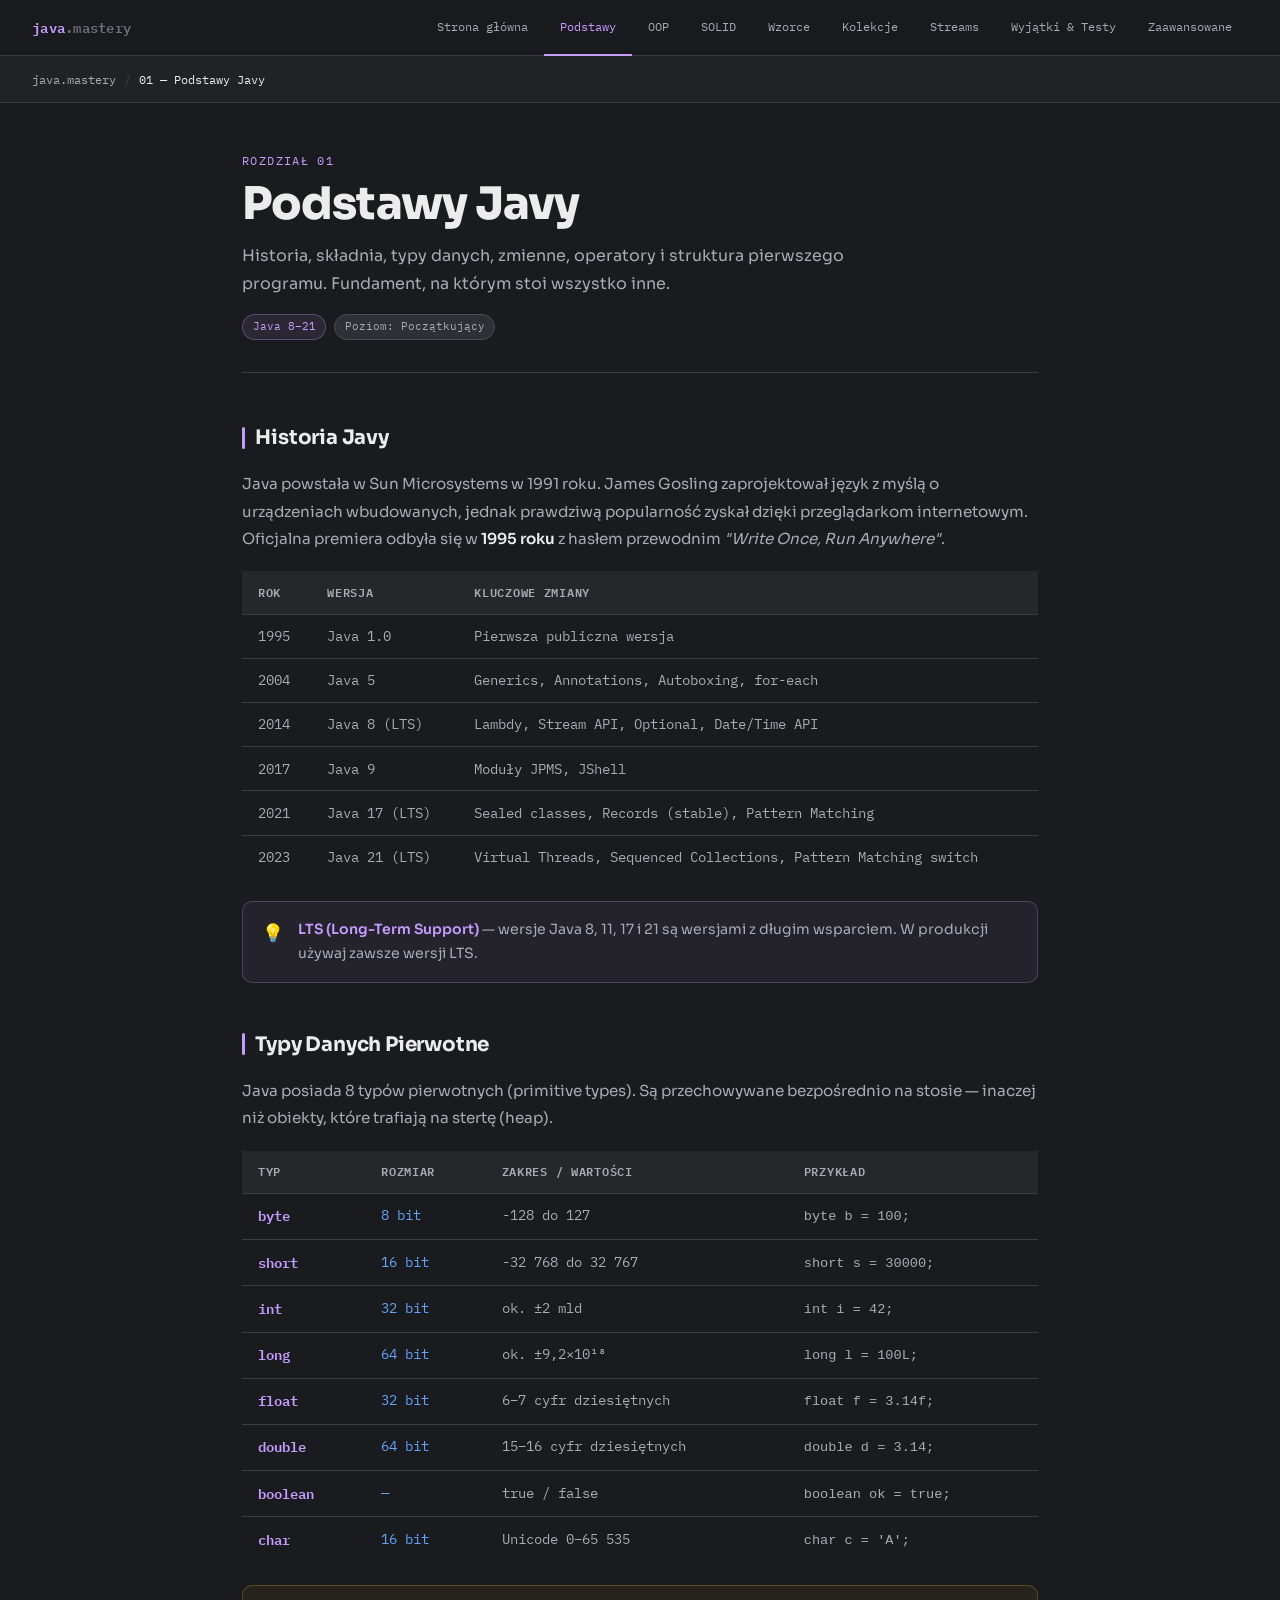
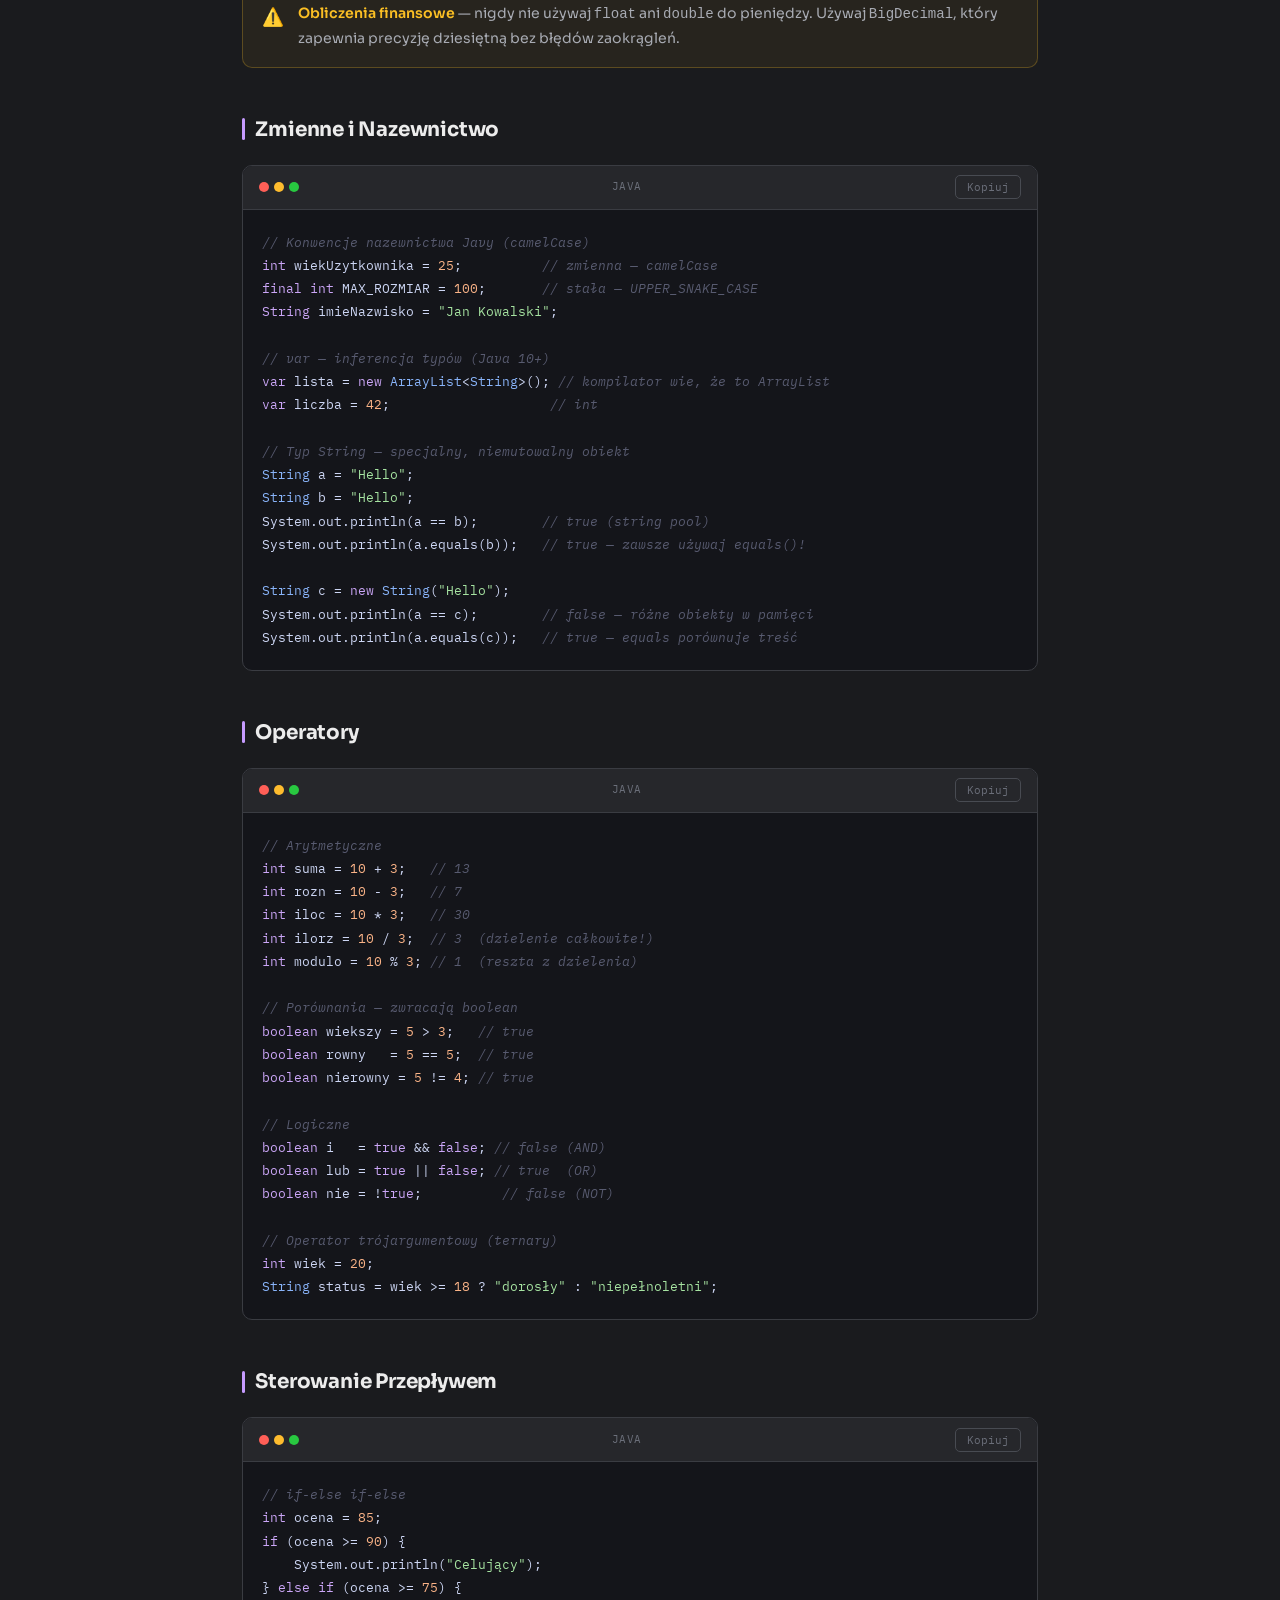
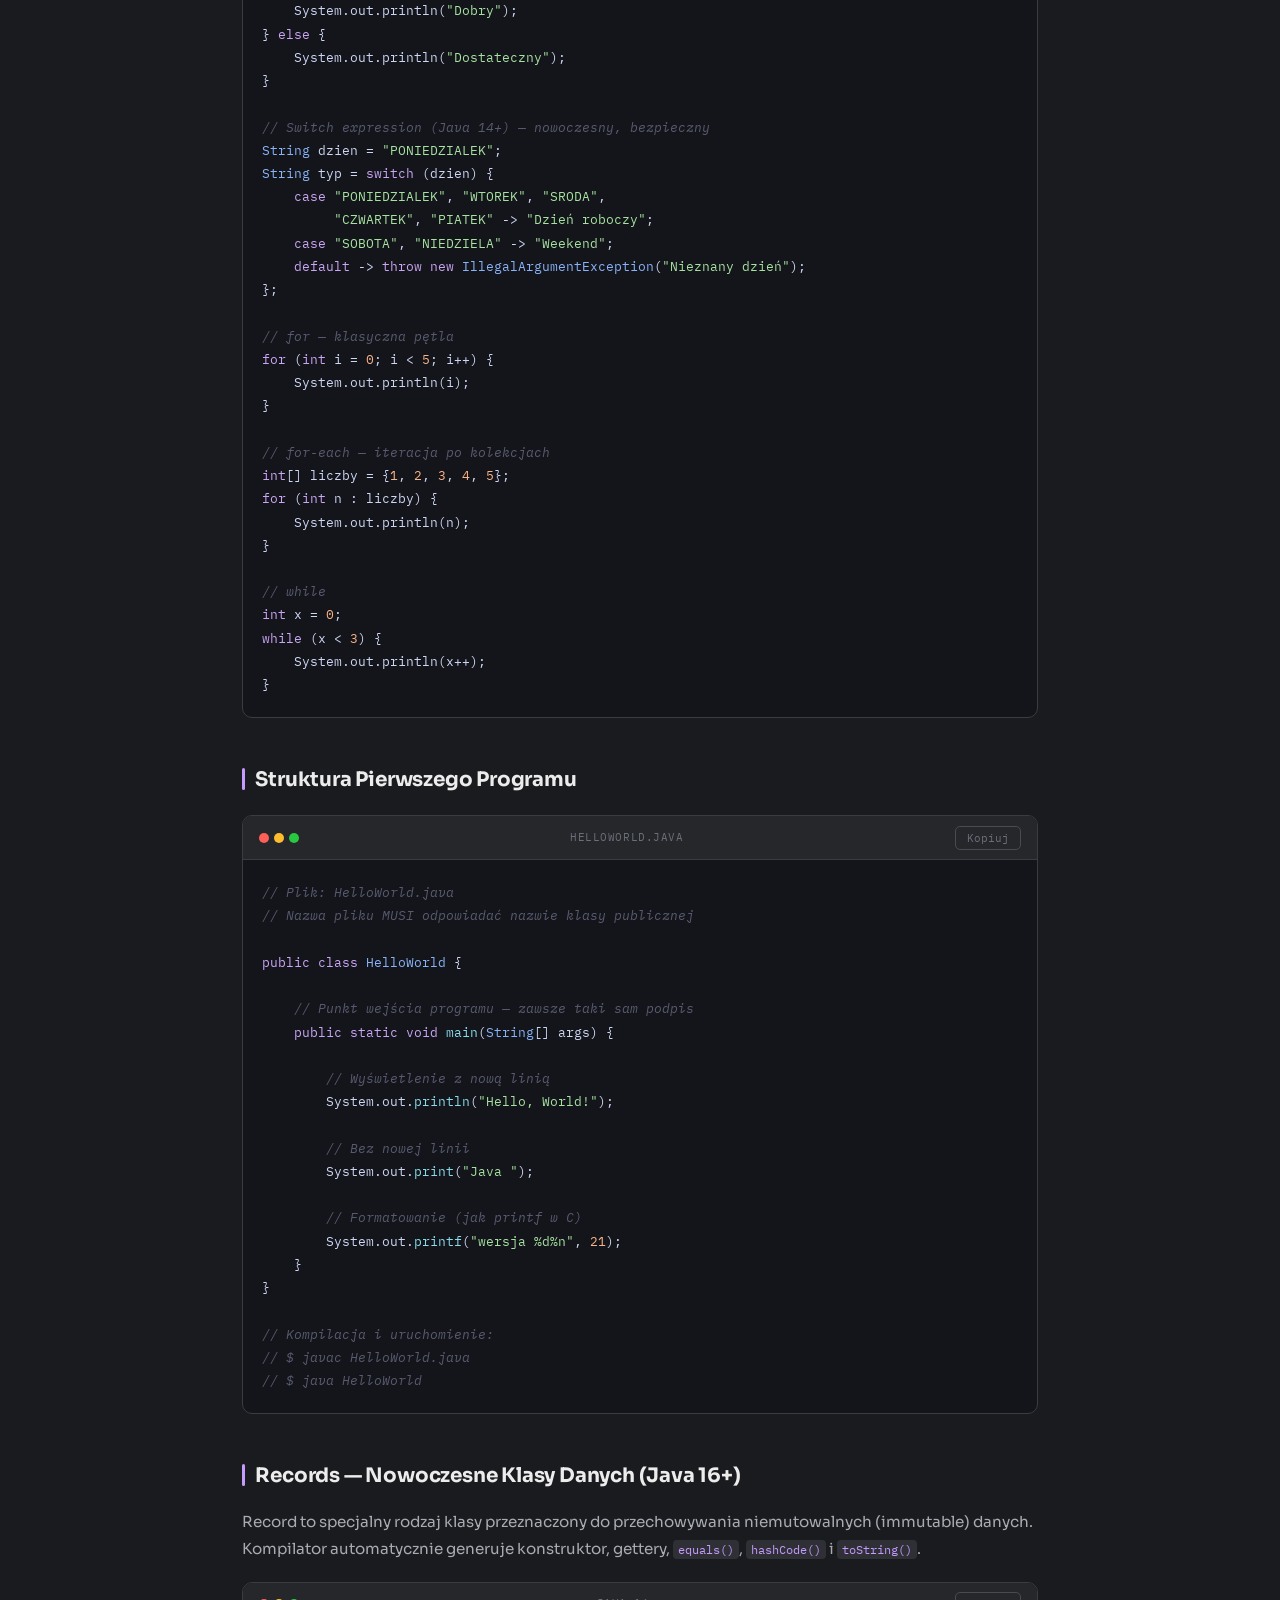
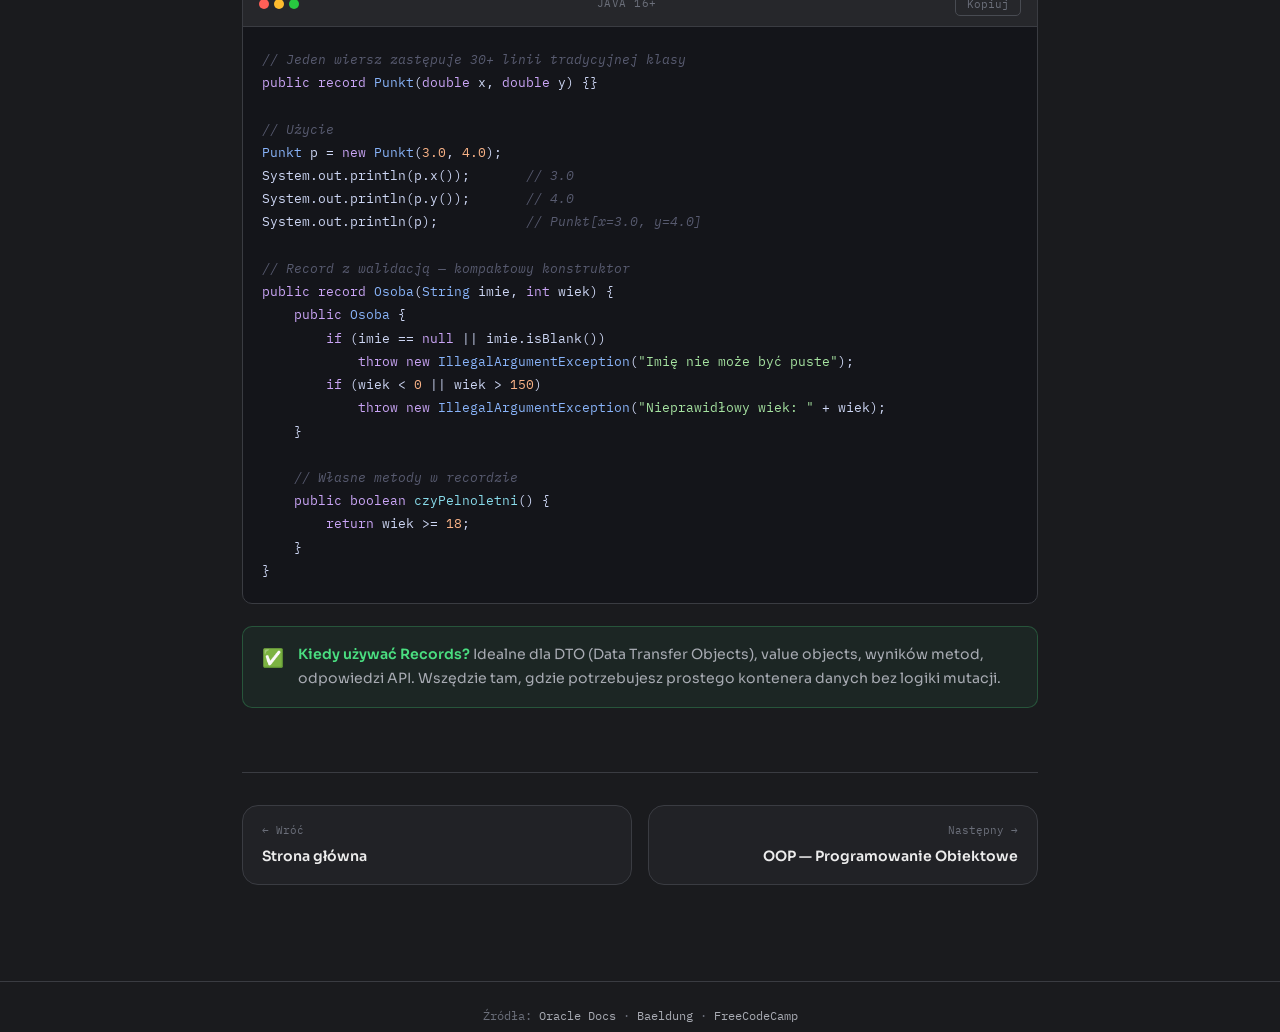
==== 01-podstawy.html @ 6d62d1ce "Add files" ====
<!DOCTYPE html>
<html lang="pl">
<head>
<meta charset="UTF-8">
<meta name="viewport" content="width=device-width, initial-scale=1.0">
<title>01 — Podstawy Javy | Java Mastery</title>
<link rel="stylesheet" href="style.css">
<style>
.type-table td:first-child{font-family:var(--mono);color:var(--accent);font-weight:600}
.type-table td:nth-child(2){color:var(--blue);font-family:var(--mono)}
</style>
</head>
<body>
<nav class="topnav">
  <div class="topnav-logo">java<span>.mastery</span></div>
  <div class="topnav-links">
    <a href="index.html">Strona główna</a>
    <a href="01-podstawy.html" class="active">Podstawy</a>
    <a href="02-oop.html">OOP</a>
    <a href="03-solid.html">SOLID</a>
    <a href="04-wzorce.html">Wzorce</a>
    <a href="05-collections.html">Kolekcje</a>
    <a href="06-streams.html">Streams</a>
    <a href="07-wyjatki-testy.html">Wyjątki & Testy</a>
    <a href="08-zaawansowane.html">Zaawansowane</a>
  </div>
</nav>
<div class="breadcrumb">
  <a href="index.html">java.mastery</a>
  <span class="sep">/</span>
  <span class="current">01 — Podstawy Javy</span>
</div>

<main class="page-wrap">
  <header class="chapter-header">
    <div class="chapter-num">ROZDZIAŁ 01</div>
    <h1 class="chapter-title">Podstawy Javy</h1>
    <p class="chapter-desc">Historia, składnia, typy danych, zmienne, operatory i struktura pierwszego programu. Fundament, na którym stoi wszystko inne.</p>
    <div style="display:flex;gap:.5rem;flex-wrap:wrap;margin-top:1rem">
      <span class="badge purple">Java 8–21</span>
      <span class="badge">Poziom: Początkujący</span>
    </div>
  </header>

  <!-- 1.1 Historia -->
  <h2 class="section-title">Historia Javy</h2>
  <p class="prose">Java powstała w Sun Microsystems w 1991 roku. James Gosling zaprojektował język z myślą o urządzeniach wbudowanych, jednak prawdziwą popularność zyskał dzięki przeglądarkom internetowym. Oficjalna premiera odbyła się w <strong>1995 roku</strong> z hasłem przewodnim <em>"Write Once, Run Anywhere"</em>.</p>

  <div class="table-wrap">
    <table>
      <thead><tr><th>Rok</th><th>Wersja</th><th>Kluczowe zmiany</th></tr></thead>
      <tbody>
        <tr><td>1995</td><td>Java 1.0</td><td>Pierwsza publiczna wersja</td></tr>
        <tr><td>2004</td><td>Java 5</td><td>Generics, Annotations, Autoboxing, for-each</td></tr>
        <tr><td>2014</td><td>Java 8 (LTS)</td><td>Lambdy, Stream API, Optional, Date/Time API</td></tr>
        <tr><td>2017</td><td>Java 9</td><td>Moduły JPMS, JShell</td></tr>
        <tr><td>2021</td><td>Java 17 (LTS)</td><td>Sealed classes, Records (stable), Pattern Matching</td></tr>
        <tr><td>2023</td><td>Java 21 (LTS)</td><td>Virtual Threads, Sequenced Collections, Pattern Matching switch</td></tr>
      </tbody>
    </table>
  </div>

  <div class="callout tip">
    <div class="callout-icon">💡</div>
    <div class="callout-body"><strong>LTS (Long-Term Support)</strong> — wersje Java 8, 11, 17 i 21 są wersjami z długim wsparciem. W produkcji używaj zawsze wersji LTS.</div>
  </div>

  <!-- 1.2 Typy danych -->
  <h2 class="section-title">Typy Danych Pierwotne</h2>
  <p class="prose">Java posiada 8 typów pierwotnych (primitive types). Są przechowywane bezpośrednio na stosie — inaczej niż obiekty, które trafiają na stertę (heap).</p>

  <div class="table-wrap">
    <table class="type-table">
      <thead><tr><th>Typ</th><th>Rozmiar</th><th>Zakres / Wartości</th><th>Przykład</th></tr></thead>
      <tbody>
        <tr><td>byte</td><td>8 bit</td><td>-128 do 127</td><td><code>byte b = 100;</code></td></tr>
        <tr><td>short</td><td>16 bit</td><td>-32 768 do 32 767</td><td><code>short s = 30000;</code></td></tr>
        <tr><td>int</td><td>32 bit</td><td>ok. ±2 mld</td><td><code>int i = 42;</code></td></tr>
        <tr><td>long</td><td>64 bit</td><td>ok. ±9,2×10¹⁸</td><td><code>long l = 100L;</code></td></tr>
        <tr><td>float</td><td>32 bit</td><td>6–7 cyfr dziesiętnych</td><td><code>float f = 3.14f;</code></td></tr>
        <tr><td>double</td><td>64 bit</td><td>15–16 cyfr dziesiętnych</td><td><code>double d = 3.14;</code></td></tr>
        <tr><td>boolean</td><td>—</td><td>true / false</td><td><code>boolean ok = true;</code></td></tr>
        <tr><td>char</td><td>16 bit</td><td>Unicode 0–65 535</td><td><code>char c = 'A';</code></td></tr>
      </tbody>
    </table>
  </div>

  <div class="callout warn">
    <div class="callout-icon">⚠️</div>
    <div class="callout-body"><strong>Obliczenia finansowe</strong> — nigdy nie używaj <code>float</code> ani <code>double</code> do pieniędzy. Używaj <code>BigDecimal</code>, który zapewnia precyzję dziesiętną bez błędów zaokrągleń.</div>
  </div>

  <!-- 1.3 Zmienne -->
  <h2 class="section-title">Zmienne i Nazewnictwo</h2>

  <div class="code-block">
    <div class="code-header">
      <div class="code-dots"><span class="dot-r"></span><span class="dot-y"></span><span class="dot-g"></span></div>
      <span class="code-lang">Java</span>
      <button class="copy-btn" onclick="copyCode(this)">Kopiuj</button>
    </div>
    <pre><span class="cm">// Konwencje nazewnictwa Javy (camelCase)</span>
<span class="kw">int</span> wiekUzytkownika = <span class="num">25</span>;          <span class="cm">// zmienna — camelCase</span>
<span class="kw">final int</span> MAX_ROZMIAR = <span class="num">100</span>;       <span class="cm">// stała — UPPER_SNAKE_CASE</span>
<span class="kw">String</span> imieNazwisko = <span class="str">"Jan Kowalski"</span>;

<span class="cm">// var — inferencja typów (Java 10+)</span>
<span class="kw">var</span> lista = <span class="kw">new</span> <span class="cl">ArrayList</span>&lt;<span class="cl">String</span>&gt;(); <span class="cm">// kompilator wie, że to ArrayList</span>
<span class="kw">var</span> liczba = <span class="num">42</span>;                    <span class="cm">// int</span>

<span class="cm">// Typ String — specjalny, niemutowalny obiekt</span>
<span class="cl">String</span> a = <span class="str">"Hello"</span>;
<span class="cl">String</span> b = <span class="str">"Hello"</span>;
System.out.println(a == b);        <span class="cm">// true (string pool)</span>
System.out.println(a.equals(b));   <span class="cm">// true — zawsze używaj equals()!</span>

<span class="cl">String</span> c = <span class="kw">new</span> <span class="cl">String</span>(<span class="str">"Hello"</span>);
System.out.println(a == c);        <span class="cm">// false — różne obiekty w pamięci</span>
System.out.println(a.equals(c));   <span class="cm">// true — equals porównuje treść</span></pre>
  </div>

  <!-- 1.4 Operatory -->
  <h2 class="section-title">Operatory</h2>

  <div class="code-block">
    <div class="code-header">
      <div class="code-dots"><span class="dot-r"></span><span class="dot-y"></span><span class="dot-g"></span></div>
      <span class="code-lang">Java</span>
      <button class="copy-btn" onclick="copyCode(this)">Kopiuj</button>
    </div>
    <pre><span class="cm">// Arytmetyczne</span>
<span class="kw">int</span> suma = <span class="num">10</span> + <span class="num">3</span>;   <span class="cm">// 13</span>
<span class="kw">int</span> rozn = <span class="num">10</span> - <span class="num">3</span>;   <span class="cm">// 7</span>
<span class="kw">int</span> iloc = <span class="num">10</span> * <span class="num">3</span>;   <span class="cm">// 30</span>
<span class="kw">int</span> ilorz = <span class="num">10</span> / <span class="num">3</span>;  <span class="cm">// 3  (dzielenie całkowite!)</span>
<span class="kw">int</span> modulo = <span class="num">10</span> % <span class="num">3</span>; <span class="cm">// 1  (reszta z dzielenia)</span>

<span class="cm">// Porównania — zwracają boolean</span>
<span class="kw">boolean</span> wiekszy = <span class="num">5</span> &gt; <span class="num">3</span>;   <span class="cm">// true</span>
<span class="kw">boolean</span> rowny   = <span class="num">5</span> == <span class="num">5</span>;  <span class="cm">// true</span>
<span class="kw">boolean</span> nierowny = <span class="num">5</span> != <span class="num">4</span>; <span class="cm">// true</span>

<span class="cm">// Logiczne</span>
<span class="kw">boolean</span> i   = <span class="kw">true</span> &amp;&amp; <span class="kw">false</span>; <span class="cm">// false (AND)</span>
<span class="kw">boolean</span> lub = <span class="kw">true</span> || <span class="kw">false</span>; <span class="cm">// true  (OR)</span>
<span class="kw">boolean</span> nie = !<span class="kw">true</span>;          <span class="cm">// false (NOT)</span>

<span class="cm">// Operator trójargumentowy (ternary)</span>
<span class="kw">int</span> wiek = <span class="num">20</span>;
<span class="cl">String</span> status = wiek &gt;= <span class="num">18</span> ? <span class="str">"dorosły"</span> : <span class="str">"niepełnoletni"</span>;</pre>
  </div>

  <!-- 1.5 Sterowanie przepływem -->
  <h2 class="section-title">Sterowanie Przepływem</h2>

  <div class="code-block">
    <div class="code-header">
      <div class="code-dots"><span class="dot-r"></span><span class="dot-y"></span><span class="dot-g"></span></div>
      <span class="code-lang">Java</span>
      <button class="copy-btn" onclick="copyCode(this)">Kopiuj</button>
    </div>
    <pre><span class="cm">// if-else if-else</span>
<span class="kw">int</span> ocena = <span class="num">85</span>;
<span class="kw">if</span> (ocena >= <span class="num">90</span>) {
    System.out.println(<span class="str">"Celujący"</span>);
} <span class="kw">else if</span> (ocena >= <span class="num">75</span>) {
    System.out.println(<span class="str">"Dobry"</span>);
} <span class="kw">else</span> {
    System.out.println(<span class="str">"Dostateczny"</span>);
}

<span class="cm">// Switch expression (Java 14+) — nowoczesny, bezpieczny</span>
<span class="cl">String</span> dzien = <span class="str">"PONIEDZIALEK"</span>;
<span class="cl">String</span> typ = <span class="kw">switch</span> (dzien) {
    <span class="kw">case</span> <span class="str">"PONIEDZIALEK"</span>, <span class="str">"WTOREK"</span>, <span class="str">"SRODA"</span>,
         <span class="str">"CZWARTEK"</span>, <span class="str">"PIATEK"</span> -&gt; <span class="str">"Dzień roboczy"</span>;
    <span class="kw">case</span> <span class="str">"SOBOTA"</span>, <span class="str">"NIEDZIELA"</span> -&gt; <span class="str">"Weekend"</span>;
    <span class="kw">default</span> -&gt; <span class="kw">throw new</span> <span class="cl">IllegalArgumentException</span>(<span class="str">"Nieznany dzień"</span>);
};

<span class="cm">// for — klasyczna pętla</span>
<span class="kw">for</span> (<span class="kw">int</span> i = <span class="num">0</span>; i &lt; <span class="num">5</span>; i++) {
    System.out.println(i);
}

<span class="cm">// for-each — iteracja po kolekcjach</span>
<span class="kw">int</span>[] liczby = {<span class="num">1</span>, <span class="num">2</span>, <span class="num">3</span>, <span class="num">4</span>, <span class="num">5</span>};
<span class="kw">for</span> (<span class="kw">int</span> n : liczby) {
    System.out.println(n);
}

<span class="cm">// while</span>
<span class="kw">int</span> x = <span class="num">0</span>;
<span class="kw">while</span> (x &lt; <span class="num">3</span>) {
    System.out.println(x++);
}</pre>
  </div>

  <!-- 1.6 Pierwszy program -->
  <h2 class="section-title">Struktura Pierwszego Programu</h2>

  <div class="code-block">
    <div class="code-header">
      <div class="code-dots"><span class="dot-r"></span><span class="dot-y"></span><span class="dot-g"></span></div>
      <span class="code-lang">HelloWorld.java</span>
      <button class="copy-btn" onclick="copyCode(this)">Kopiuj</button>
    </div>
    <pre><span class="cm">// Plik: HelloWorld.java</span>
<span class="cm">// Nazwa pliku MUSI odpowiadać nazwie klasy publicznej</span>

<span class="kw">public class</span> <span class="cl">HelloWorld</span> {

    <span class="cm">// Punkt wejścia programu — zawsze taki sam podpis</span>
    <span class="kw">public static void</span> <span class="mth">main</span>(<span class="cl">String</span>[] args) {

        <span class="cm">// Wyświetlenie z nową linią</span>
        System.out.<span class="mth">println</span>(<span class="str">"Hello, World!"</span>);

        <span class="cm">// Bez nowej linii</span>
        System.out.<span class="mth">print</span>(<span class="str">"Java "</span>);

        <span class="cm">// Formatowanie (jak printf w C)</span>
        System.out.<span class="mth">printf</span>(<span class="str">"wersja %d%n"</span>, <span class="num">21</span>);
    }
}

<span class="cm">// Kompilacja i uruchomienie:</span>
<span class="cm">// $ javac HelloWorld.java</span>
<span class="cm">// $ java HelloWorld</span></pre>
  </div>

  <!-- Records -->
  <h2 class="section-title">Records — Nowoczesne Klasy Danych (Java 16+)</h2>
  <p class="prose">Record to specjalny rodzaj klasy przeznaczony do przechowywania niemutowalnych (immutable) danych. Kompilator automatycznie generuje konstruktor, gettery, <code>equals()</code>, <code>hashCode()</code> i <code>toString()</code>.</p>

  <div class="code-block">
    <div class="code-header">
      <div class="code-dots"><span class="dot-r"></span><span class="dot-y"></span><span class="dot-g"></span></div>
      <span class="code-lang">Java 16+</span>
      <button class="copy-btn" onclick="copyCode(this)">Kopiuj</button>
    </div>
    <pre><span class="cm">// Jeden wiersz zastępuje 30+ linii tradycyjnej klasy</span>
<span class="kw">public record</span> <span class="cl">Punkt</span>(<span class="kw">double</span> x, <span class="kw">double</span> y) {}

<span class="cm">// Użycie</span>
<span class="cl">Punkt</span> p = <span class="kw">new</span> <span class="cl">Punkt</span>(<span class="num">3.0</span>, <span class="num">4.0</span>);
System.out.println(p.x());       <span class="cm">// 3.0</span>
System.out.println(p.y());       <span class="cm">// 4.0</span>
System.out.println(p);           <span class="cm">// Punkt[x=3.0, y=4.0]</span>

<span class="cm">// Record z walidacją — kompaktowy konstruktor</span>
<span class="kw">public record</span> <span class="cl">Osoba</span>(<span class="cl">String</span> imie, <span class="kw">int</span> wiek) {
    <span class="kw">public</span> <span class="cl">Osoba</span> {
        <span class="kw">if</span> (imie == <span class="kw">null</span> || imie.isBlank())
            <span class="kw">throw new</span> <span class="cl">IllegalArgumentException</span>(<span class="str">"Imię nie może być puste"</span>);
        <span class="kw">if</span> (wiek &lt; <span class="num">0</span> || wiek &gt; <span class="num">150</span>)
            <span class="kw">throw new</span> <span class="cl">IllegalArgumentException</span>(<span class="str">"Nieprawidłowy wiek: "</span> + wiek);
    }

    <span class="cm">// Własne metody w recordzie</span>
    <span class="kw">public boolean</span> <span class="mth">czyPelnoletni</span>() {
        <span class="kw">return</span> wiek >= <span class="num">18</span>;
    }
}</pre>
  </div>

  <div class="callout good">
    <div class="callout-icon">✅</div>
    <div class="callout-body"><strong>Kiedy używać Records?</strong> Idealne dla DTO (Data Transfer Objects), value objects, wyników metod, odpowiedzi API. Wszędzie tam, gdzie potrzebujesz prostego kontenera danych bez logiki mutacji.</div>
  </div>

  <!-- NAV -->
  <nav class="chapter-nav">
    <a href="index.html">
      <div class="nav-dir">← Wróć</div>
      <div class="nav-title">Strona główna</div>
    </a>
    <a href="02-oop.html" class="next">
      <div class="nav-dir">Następny →</div>
      <div class="nav-title">OOP — Programowanie Obiektowe</div>
    </a>
  </nav>
</main>

<footer class="site-footer">
  Źródła: <a href="https://docs.oracle.com/en/java/" target="_blank">Oracle Docs</a> ·
  <a href="https://baeldung.com" target="_blank">Baeldung</a> ·
  <a href="https://freecodecamp.org" target="_blank">FreeCodeCamp</a>
</footer>

<script>
function copyCode(btn){
  const pre=btn.closest('.code-block').querySelector('pre');
  navigator.clipboard.writeText(pre.innerText).then(()=>{
    btn.textContent='Skopiowano!';btn.classList.add('ok');
    setTimeout(()=>{btn.textContent='Kopiuj';btn.classList.remove('ok')},2000);
  });
}
</script>
</body>
</html>
---- style.css ----
@import url('https://fonts.googleapis.com/css2?family=IBM+Plex+Mono:ital,wght@0,300;0,400;0,600;1,400&family=Sora:wght@300;400;600;700;800&display=swap');

/* ── TOKENS ── */
:root {
  --bg:        #1a1b1e;
  --bg2:       #212226;
  --bg3:       #26272b;
  --surface:   #2e3035;
  --border:    #3a3c42;
  --border2:   #484b52;

  --text:      #ececec;
  --text2:     #a8abb3;
  --text3:     #6b6f7a;

  --accent:    #c69bff;   /* Claude-purple */
  --accent-dim:#8b5cf6;
  --green:     #4ade80;
  --red:       #f87171;
  --yellow:    #fbbf24;
  --blue:      #60a5fa;

  --radius:    10px;
  --radius-lg: 16px;
  --mono:      'IBM Plex Mono', monospace;
  --sans:      'Sora', sans-serif;
  --shadow:    0 4px 24px rgba(0,0,0,.45);
}

/* ── RESET ── */
*,*::before,*::after{margin:0;padding:0;box-sizing:border-box}
html{scroll-behavior:smooth;font-size:16px}
body{
  font-family:var(--sans);
  background:var(--bg);
  color:var(--text);
  line-height:1.65;
  min-height:100vh;
}
a{color:inherit;text-decoration:none}
img{display:block;max-width:100%}
button{cursor:pointer;font-family:inherit}

/* ── SCROLLBAR ── */
::-webkit-scrollbar{width:5px;height:5px}
::-webkit-scrollbar-track{background:var(--bg)}
::-webkit-scrollbar-thumb{background:var(--border2);border-radius:99px}
::-webkit-scrollbar-thumb:hover{background:var(--accent-dim)}

/* ══════════════════════════════════════
   TOP NAV
══════════════════════════════════════ */
.topnav{
  position:sticky;top:0;z-index:200;
  height:56px;
  background:rgba(26,27,30,.88);
  backdrop-filter:blur(18px);
  border-bottom:1px solid var(--border);
  display:flex;align-items:center;
  padding:0 2rem;
  gap:0;
}
.topnav-logo{
  font-family:var(--mono);
  font-size:.85rem;font-weight:600;
  color:var(--accent);
  margin-right:auto;
  letter-spacing:.02em;
  white-space:nowrap;
}
.topnav-logo span{color:var(--text3)}
.topnav-links{
  display:flex;align-items:center;gap:0;
  overflow-x:auto;
}
.topnav-links a{
  font-family:var(--mono);
  font-size:.72rem;
  color:var(--text2);
  padding:0 1rem;
  height:56px;
  display:flex;align-items:center;
  border-bottom:2px solid transparent;
  transition:color .18s,border-color .18s;
  white-space:nowrap;
}
.topnav-links a:hover{color:var(--text);border-bottom-color:var(--border2)}
.topnav-links a.active{color:var(--accent);border-bottom-color:var(--accent)}

/* ══════════════════════════════════════
   BREADCRUMB
══════════════════════════════════════ */
.breadcrumb{
  display:flex;align-items:center;gap:.5rem;
  padding:.85rem 2rem;
  font-family:var(--mono);
  font-size:.72rem;
  color:var(--text3);
  border-bottom:1px solid var(--border);
  background:var(--bg2);
}
.breadcrumb a{color:var(--text2);transition:color .15s}
.breadcrumb a:hover{color:var(--accent)}
.breadcrumb .sep{opacity:.4}
.breadcrumb .current{color:var(--text)}

/* ══════════════════════════════════════
   PAGE SHELL
══════════════════════════════════════ */
.page-wrap{
  max-width:860px;
  margin:0 auto;
  padding:3rem 2rem 6rem;
}

/* ══════════════════════════════════════
   CHAPTER HEADER
══════════════════════════════════════ */
.chapter-header{
  margin-bottom:3rem;
  padding-bottom:2rem;
  border-bottom:1px solid var(--border);
}
.chapter-num{
  font-family:var(--mono);
  font-size:.72rem;
  color:var(--accent);
  letter-spacing:.12em;
  text-transform:uppercase;
  margin-bottom:.6rem;
}
.chapter-title{
  font-size:clamp(1.9rem,4vw,2.8rem);
  font-weight:800;
  line-height:1.1;
  margin-bottom:.8rem;
  letter-spacing:-.02em;
}
.chapter-desc{
  font-size:1rem;
  color:var(--text2);
  max-width:620px;
  line-height:1.75;
}

/* ══════════════════════════════════════
   SECTION HEADINGS
══════════════════════════════════════ */
.section-title{
  font-size:1.25rem;
  font-weight:700;
  margin:2.8rem 0 1rem;
  letter-spacing:-.01em;
  display:flex;align-items:center;gap:.65rem;
}
.section-title::before{
  content:'';display:inline-block;
  width:3px;height:1.1em;
  background:var(--accent);
  border-radius:2px;flex-shrink:0;
}
.subsection-title{
  font-size:1rem;
  font-weight:600;
  color:var(--text2);
  margin:2rem 0 .7rem;
}

/* ══════════════════════════════════════
   PROSE
══════════════════════════════════════ */
.prose{
  font-size:.95rem;
  color:var(--text2);
  line-height:1.8;
  margin-bottom:1rem;
}
.prose strong{color:var(--text);font-weight:600}
.prose code{
  font-family:var(--mono);
  font-size:.82em;
  background:var(--surface);
  padding:.1em .4em;
  border-radius:4px;
  color:var(--accent);
}

/* ══════════════════════════════════════
   CODE BLOCK
══════════════════════════════════════ */
.code-block{
  background:#14151a;
  border:1px solid var(--border);
  border-radius:var(--radius);
  overflow:hidden;
  margin:1.2rem 0;
  font-size:.83rem;
}
.code-header{
  display:flex;align-items:center;justify-content:space-between;
  padding:.6rem 1rem;
  background:var(--bg3);
  border-bottom:1px solid var(--border);
}
.code-dots{display:flex;gap:5px}
.code-dots span{width:10px;height:10px;border-radius:50%}
.dot-r{background:#ff5f57}.dot-y{background:#febc2e}.dot-g{background:#28c840}
.code-lang{
  font-family:var(--mono);font-size:.68rem;
  color:var(--text3);letter-spacing:.05em;text-transform:uppercase;
}
.copy-btn{
  font-family:var(--mono);font-size:.68rem;
  padding:.25rem .7rem;
  background:transparent;
  border:1px solid var(--border2);
  color:var(--text3);
  border-radius:5px;
  transition:all .18s;
}
.copy-btn:hover{border-color:var(--accent);color:var(--accent)}
.copy-btn.ok{border-color:var(--green);color:var(--green)}

pre{
  padding:1.3rem 1.2rem;
  overflow-x:auto;
  font-family:var(--mono);
  font-size:.83rem;
  line-height:1.75;
  color:#cdd6f4;
}

/* syntax */
.kw{color:#cba6f7}
.cl{color:#89b4fa}
.str{color:#a6e3a1}
.cm{color:#585b70;font-style:italic}
.num{color:#fab387}
.ann{color:#f9e2af}
.mth{color:#89dceb}
.op{color:#cdd6f4;opacity:.7}

/* ══════════════════════════════════════
   CALLOUT
══════════════════════════════════════ */
.callout{
  display:flex;gap:.85rem;
  padding:1rem 1.2rem;
  border-radius:var(--radius);
  border:1px solid;
  margin:1.4rem 0;
  font-size:.88rem;
  line-height:1.7;
}
.callout-icon{font-size:1.1rem;flex-shrink:0;margin-top:.05rem}
.callout-body{color:var(--text2)}
.callout-body strong{font-weight:600}
.callout.tip   {background:rgba(198,155,255,.06);border-color:rgba(198,155,255,.25)}
.callout.tip   .callout-icon{color:var(--accent)}
.callout.tip   strong{color:var(--accent)}
.callout.good  {background:rgba(74,222,128,.06);border-color:rgba(74,222,128,.25)}
.callout.good  .callout-icon{color:var(--green)}
.callout.good  strong{color:var(--green)}
.callout.warn  {background:rgba(251,191,36,.06);border-color:rgba(251,191,36,.25)}
.callout.warn  .callout-icon{color:var(--yellow)}
.callout.warn  strong{color:var(--yellow)}
.callout.bad   {background:rgba(248,113,113,.06);border-color:rgba(248,113,113,.25)}
.callout.bad   .callout-icon{color:var(--red)}
.callout.bad   strong{color:var(--red)}

/* ══════════════════════════════════════
   CARDS GRID
══════════════════════════════════════ */
.cards{
  display:grid;
  grid-template-columns:repeat(auto-fill,minmax(240px,1fr));
  gap:1rem;
  margin:1.2rem 0;
}
.card{
  background:var(--bg2);
  border:1px solid var(--border);
  border-radius:var(--radius-lg);
  padding:1.4rem;
  transition:border-color .2s,transform .2s;
}
.card:hover{border-color:var(--border2);transform:translateY(-2px)}
.card-icon{font-size:1.4rem;margin-bottom:.8rem}
.card-title{font-size:.95rem;font-weight:700;margin-bottom:.4rem}
.card-body{font-size:.82rem;color:var(--text2);line-height:1.7}
.card-tag{
  display:inline-block;margin-top:.8rem;
  font-family:var(--mono);font-size:.65rem;
  padding:.18rem .55rem;border-radius:4px;
  background:rgba(198,155,255,.1);
  color:var(--accent);
  border:1px solid rgba(198,155,255,.2);
}

/* ══════════════════════════════════════
   TABS
══════════════════════════════════════ */
.tabs-wrap{
  border:1px solid var(--border);
  border-radius:var(--radius-lg);
  overflow:hidden;
  margin:1.2rem 0;
}
.tab-bar{
  display:flex;
  background:var(--bg3);
  border-bottom:1px solid var(--border);
  overflow-x:auto;
}
.tab-btn{
  font-family:var(--mono);font-size:.75rem;
  padding:.7rem 1.2rem;
  background:none;border:none;
  color:var(--text3);
  border-bottom:2px solid transparent;
  transition:all .18s;
  white-space:nowrap;
}
.tab-btn:hover{color:var(--text)}
.tab-btn.active{color:var(--accent);border-bottom-color:var(--accent)}
.tab-panel{display:none;padding:1.4rem}
.tab-panel.active{display:block}

/* ══════════════════════════════════════
   ACCORDION
══════════════════════════════════════ */
.accordion{
  border:1px solid var(--border);
  border-radius:var(--radius);
  margin-bottom:.7rem;
  overflow:hidden;
}
.acc-header{
  display:flex;align-items:center;justify-content:space-between;
  padding:1rem 1.2rem;
  background:var(--bg2);
  cursor:pointer;
  transition:background .18s;
  user-select:none;
}
.acc-header:hover{background:var(--bg3)}
.acc-title{font-size:.92rem;font-weight:600;display:flex;align-items:center;gap:.7rem}
.acc-arrow{color:var(--text3);font-size:.75rem;transition:transform .28s}
.accordion.open .acc-arrow{transform:rotate(180deg)}
.acc-body{
  max-height:0;overflow:hidden;
  transition:max-height .35s cubic-bezier(.4,0,.2,1);
  background:var(--bg);
}
.accordion.open .acc-body{max-height:3000px}
.acc-content{padding:1.4rem;font-size:.88rem;color:var(--text2);line-height:1.8}

/* ══════════════════════════════════════
   TABLE
══════════════════════════════════════ */
.table-wrap{overflow-x:auto;margin:1.2rem 0}
table{
  width:100%;
  border-collapse:collapse;
  font-size:.85rem;
  font-family:var(--mono);
}
th{
  text-align:left;
  padding:.7rem 1rem;
  background:var(--bg3);
  color:var(--text2);
  font-weight:600;
  border-bottom:1px solid var(--border);
  font-size:.75rem;letter-spacing:.06em;text-transform:uppercase;
}
td{
  padding:.65rem 1rem;
  border-bottom:1px solid var(--border);
  color:var(--text2);
  vertical-align:top;
}
tr:last-child td{border-bottom:none}
tr:hover td{background:var(--bg2)}

/* ══════════════════════════════════════
   CHAPTER NAV (prev / next)
══════════════════════════════════════ */
.chapter-nav{
  display:flex;justify-content:space-between;gap:1rem;
  margin-top:4rem;
  padding-top:2rem;
  border-top:1px solid var(--border);
}
.chapter-nav a{
  flex:1;
  display:flex;flex-direction:column;
  padding:1rem 1.2rem;
  background:var(--bg2);
  border:1px solid var(--border);
  border-radius:var(--radius-lg);
  transition:border-color .2s,background .2s;
  max-width:49%;
}
.chapter-nav a:hover{border-color:var(--accent);background:var(--bg3)}
.nav-dir{font-family:var(--mono);font-size:.68rem;color:var(--text3);margin-bottom:.3rem}
.nav-title{font-size:.88rem;font-weight:600;color:var(--text)}
.chapter-nav a.next{text-align:right;margin-left:auto}

/* ══════════════════════════════════════
   FOOTER
══════════════════════════════════════ */
.site-footer{
  border-top:1px solid var(--border);
  padding:1.5rem 2rem;
  font-family:var(--mono);
  font-size:.72rem;
  color:var(--text3);
  text-align:center;
}
.site-footer a{color:var(--text2);transition:color .15s}
.site-footer a:hover{color:var(--accent)}

/* ══════════════════════════════════════
   UTIL
══════════════════════════════════════ */
.badge{
  display:inline-flex;align-items:center;gap:.35rem;
  font-family:var(--mono);font-size:.68rem;
  padding:.2rem .6rem;border-radius:99px;
  background:var(--surface);border:1px solid var(--border2);
  color:var(--text2);
}
.badge.purple{background:rgba(198,155,255,.1);border-color:rgba(198,155,255,.3);color:var(--accent)}
.badge.green {background:rgba(74,222,128,.1); border-color:rgba(74,222,128,.3); color:var(--green)}
.badge.red   {background:rgba(248,113,113,.1);border-color:rgba(248,113,113,.3);color:var(--red)}
.badge.blue  {background:rgba(96,165,250,.1); border-color:rgba(96,165,250,.3); color:var(--blue)}

.divider{height:1px;background:var(--border);margin:2.5rem 0}
.mt-sm{margin-top:.8rem}.mt-md{margin-top:1.5rem}.mt-lg{margin-top:2.5rem}

/* ══════════════════════════════════════
   RESPONSIVE
══════════════════════════════════════ */
@media(max-width:640px){
  .topnav-links a{padding:0 .6rem;font-size:.68rem}
  .page-wrap{padding:2rem 1.1rem 5rem}
  .cards{grid-template-columns:1fr}
  .chapter-nav{flex-direction:column}
  .chapter-nav a{max-width:100%}
}
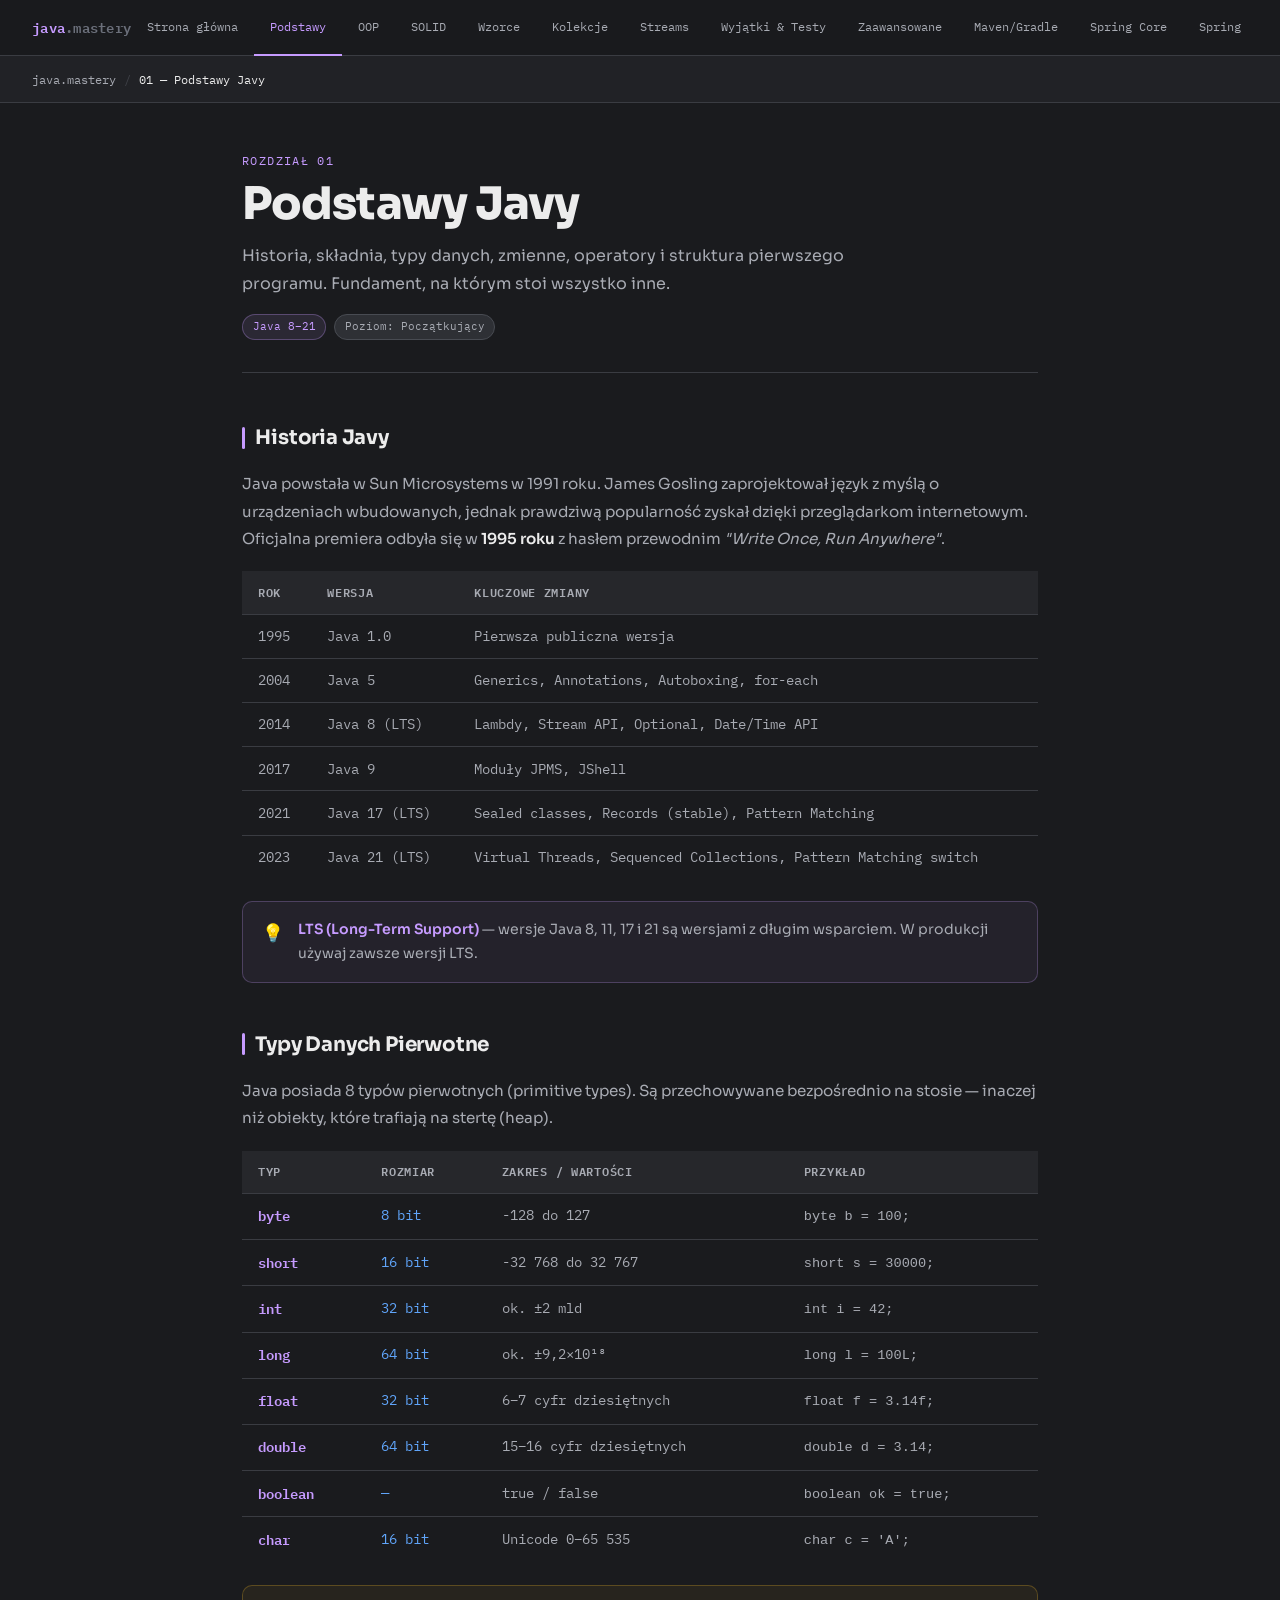
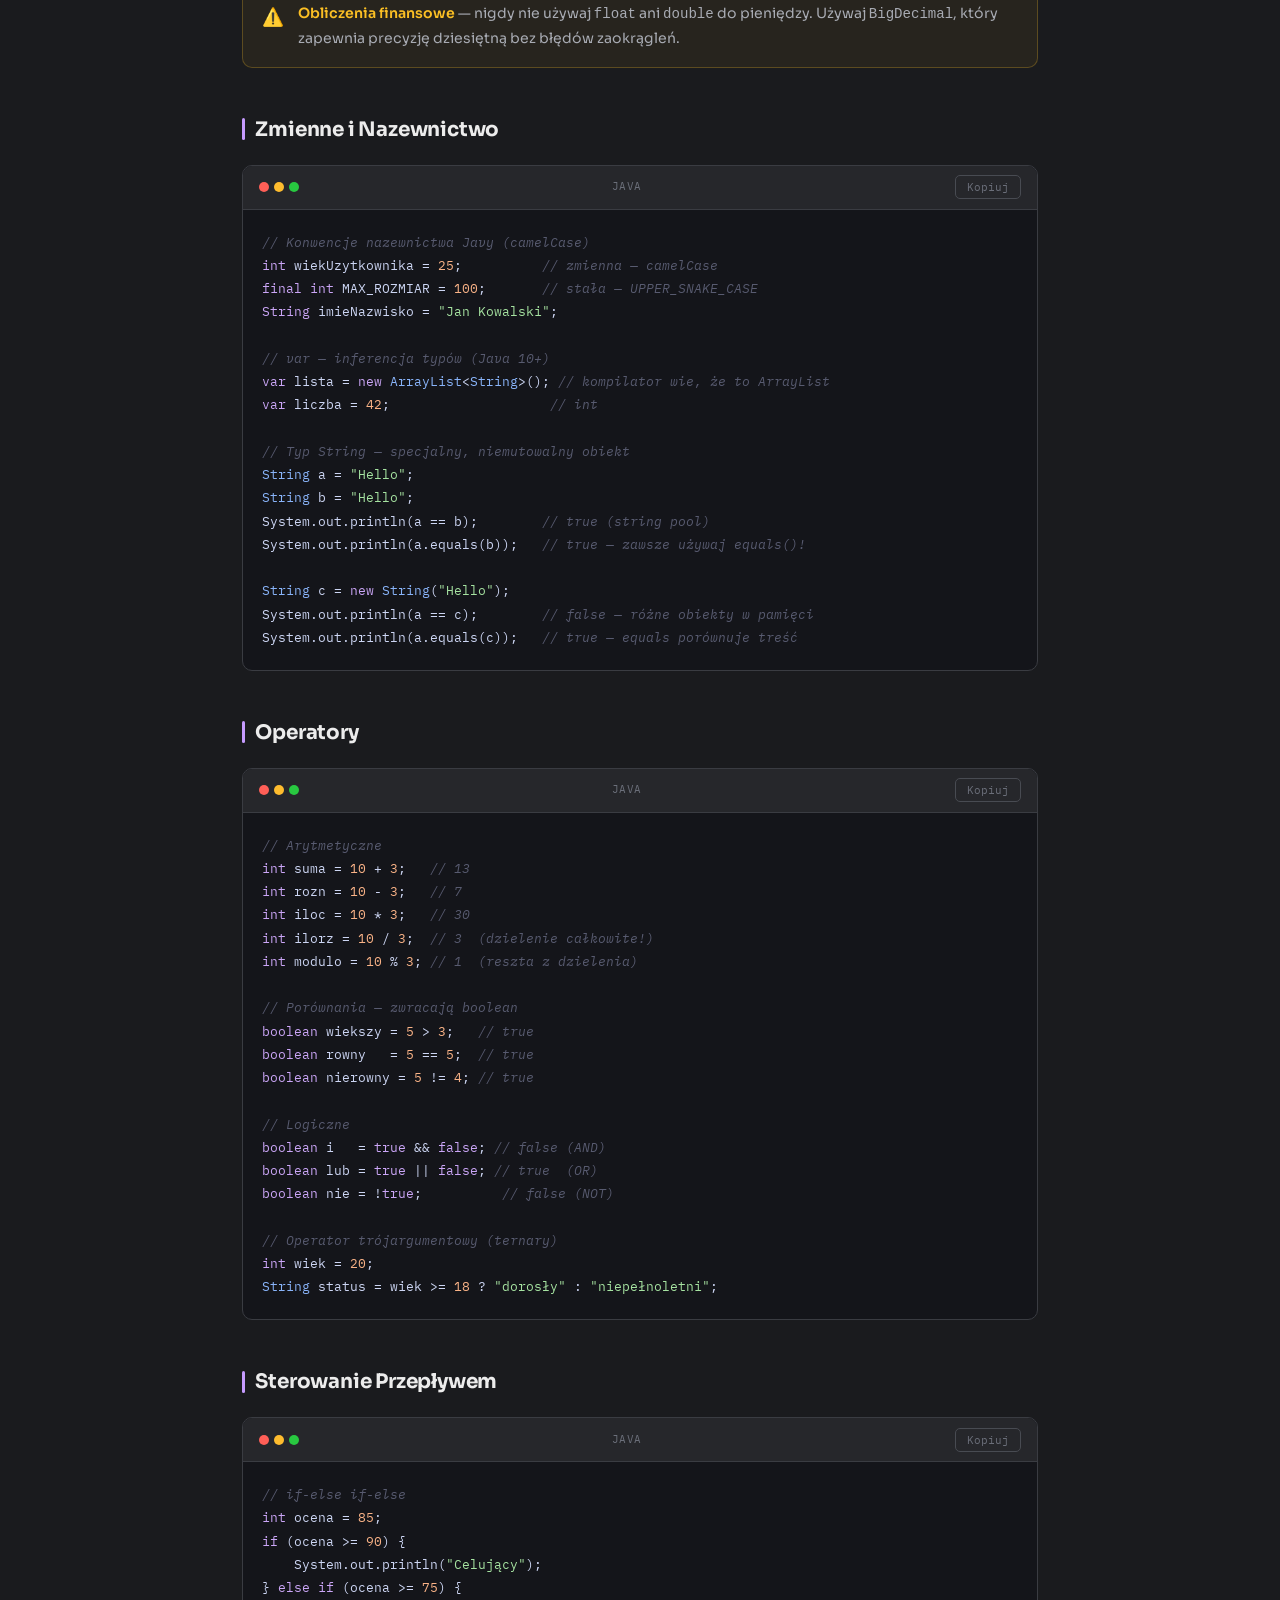
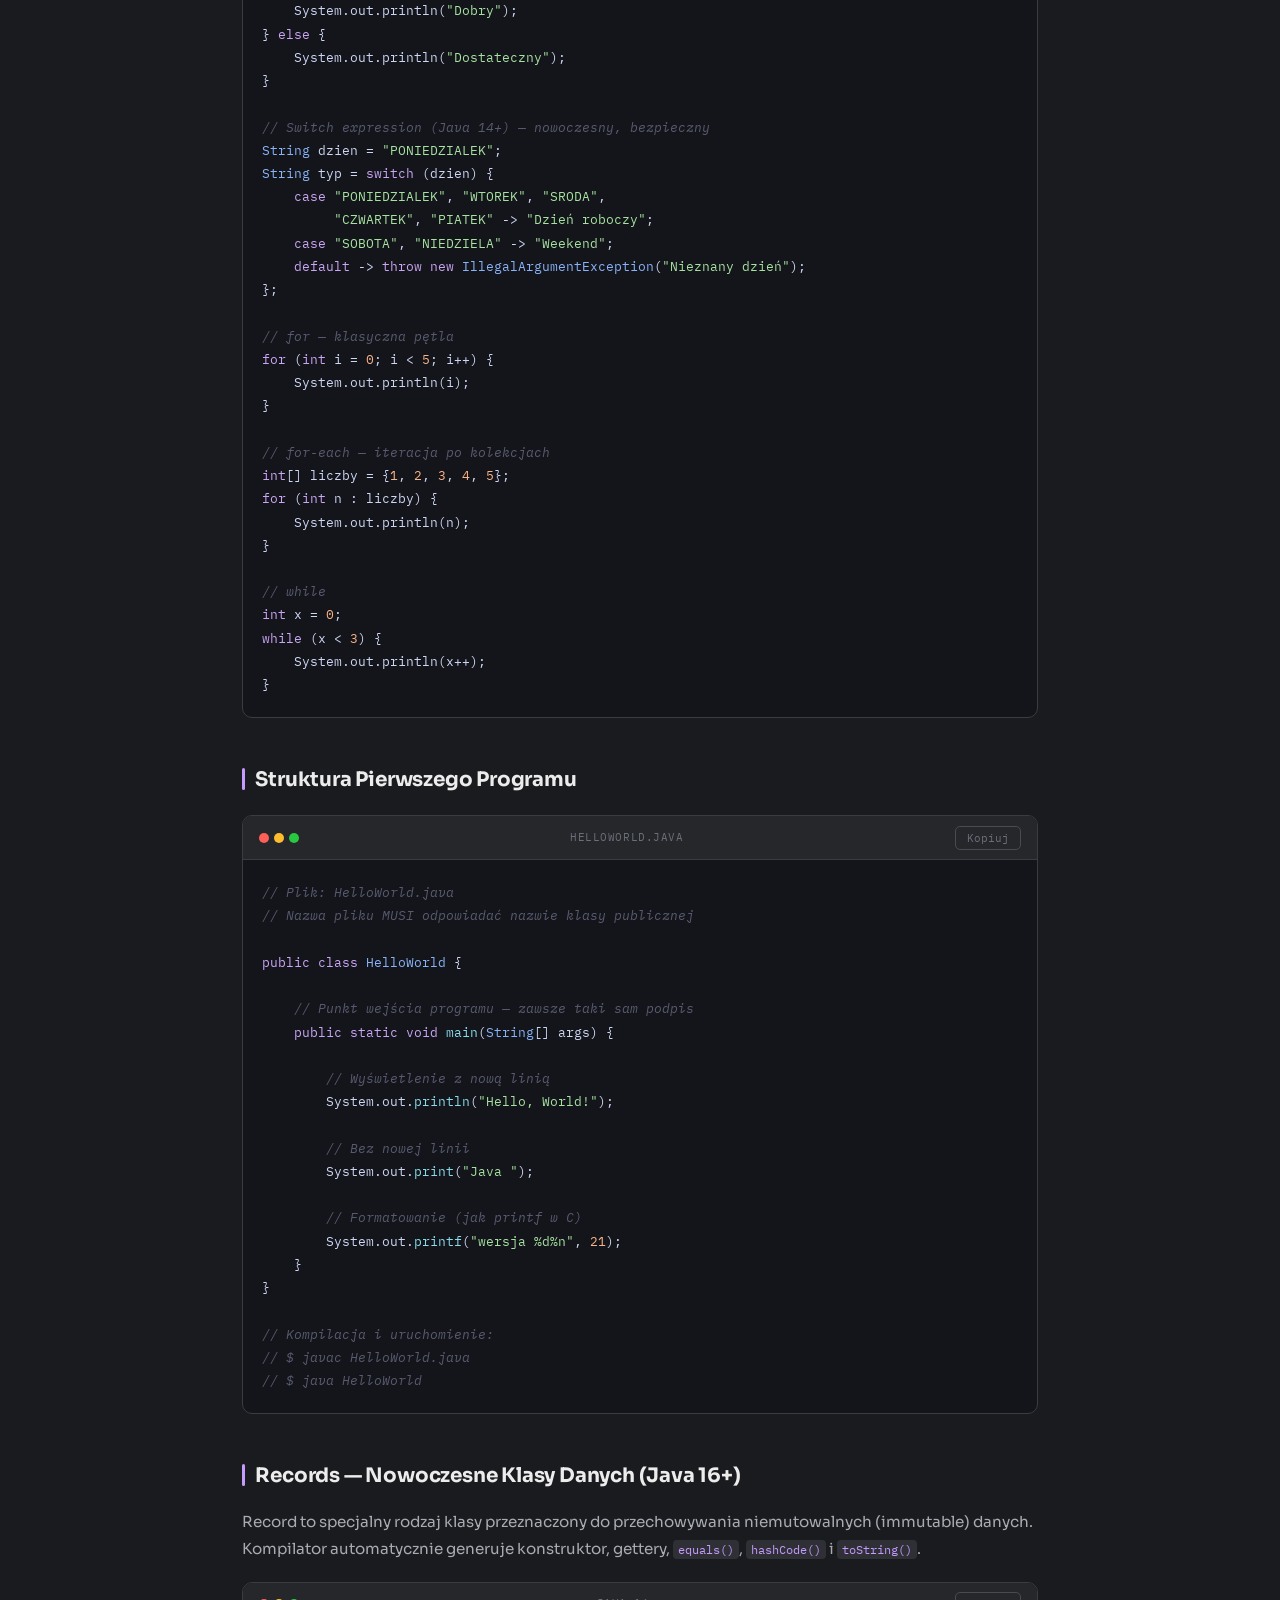
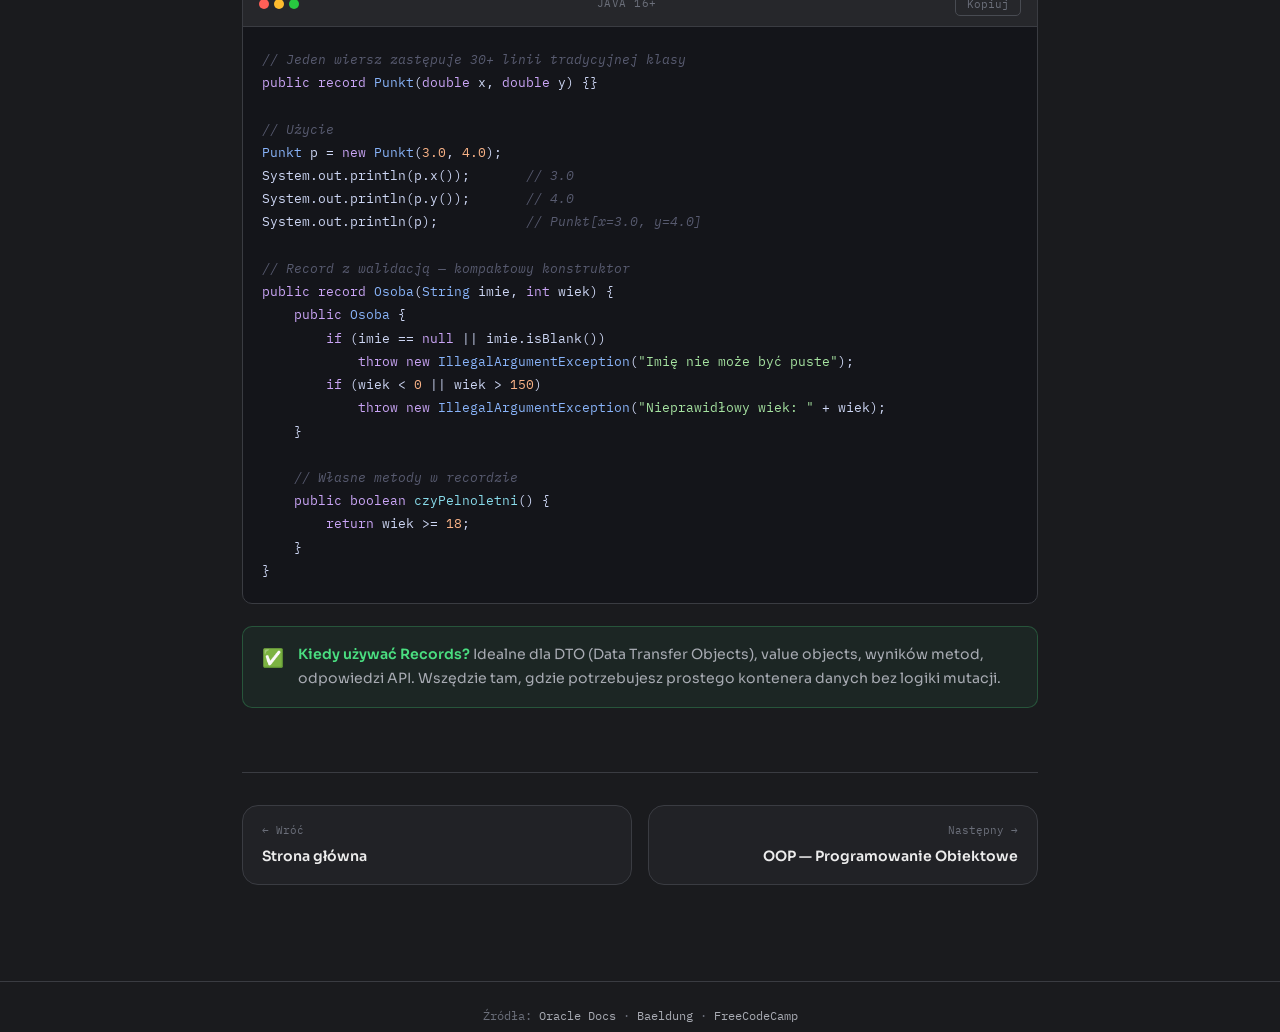
==== commit 7f353c71: "fix: add missing chapter links (09-13) to navigation in files 01-04" ====
--- a/01-podstawy.html
+++ b/01-podstawy.html
@@ -23,6 +23,11 @@
     <a href="06-streams.html">Streams</a>
     <a href="07-wyjatki-testy.html">Wyjątki & Testy</a>
     <a href="08-zaawansowane.html">Zaawansowane</a>
+    <a href="09-maven-gradle.html">Maven/Gradle</a>
+    <a href="10-spring-core.html">Spring Core</a>
+    <a href="11-spring-boot.html">Spring Boot</a>
+    <a href="12-jpa.html">JPA</a>
+    <a href="13-security.html">Security</a>
   </div>
 </nav>
 <div class="breadcrumb">
@@ -298,4 +303,4 @@
 }
 </script>
 </body>
-</html>
+</html>
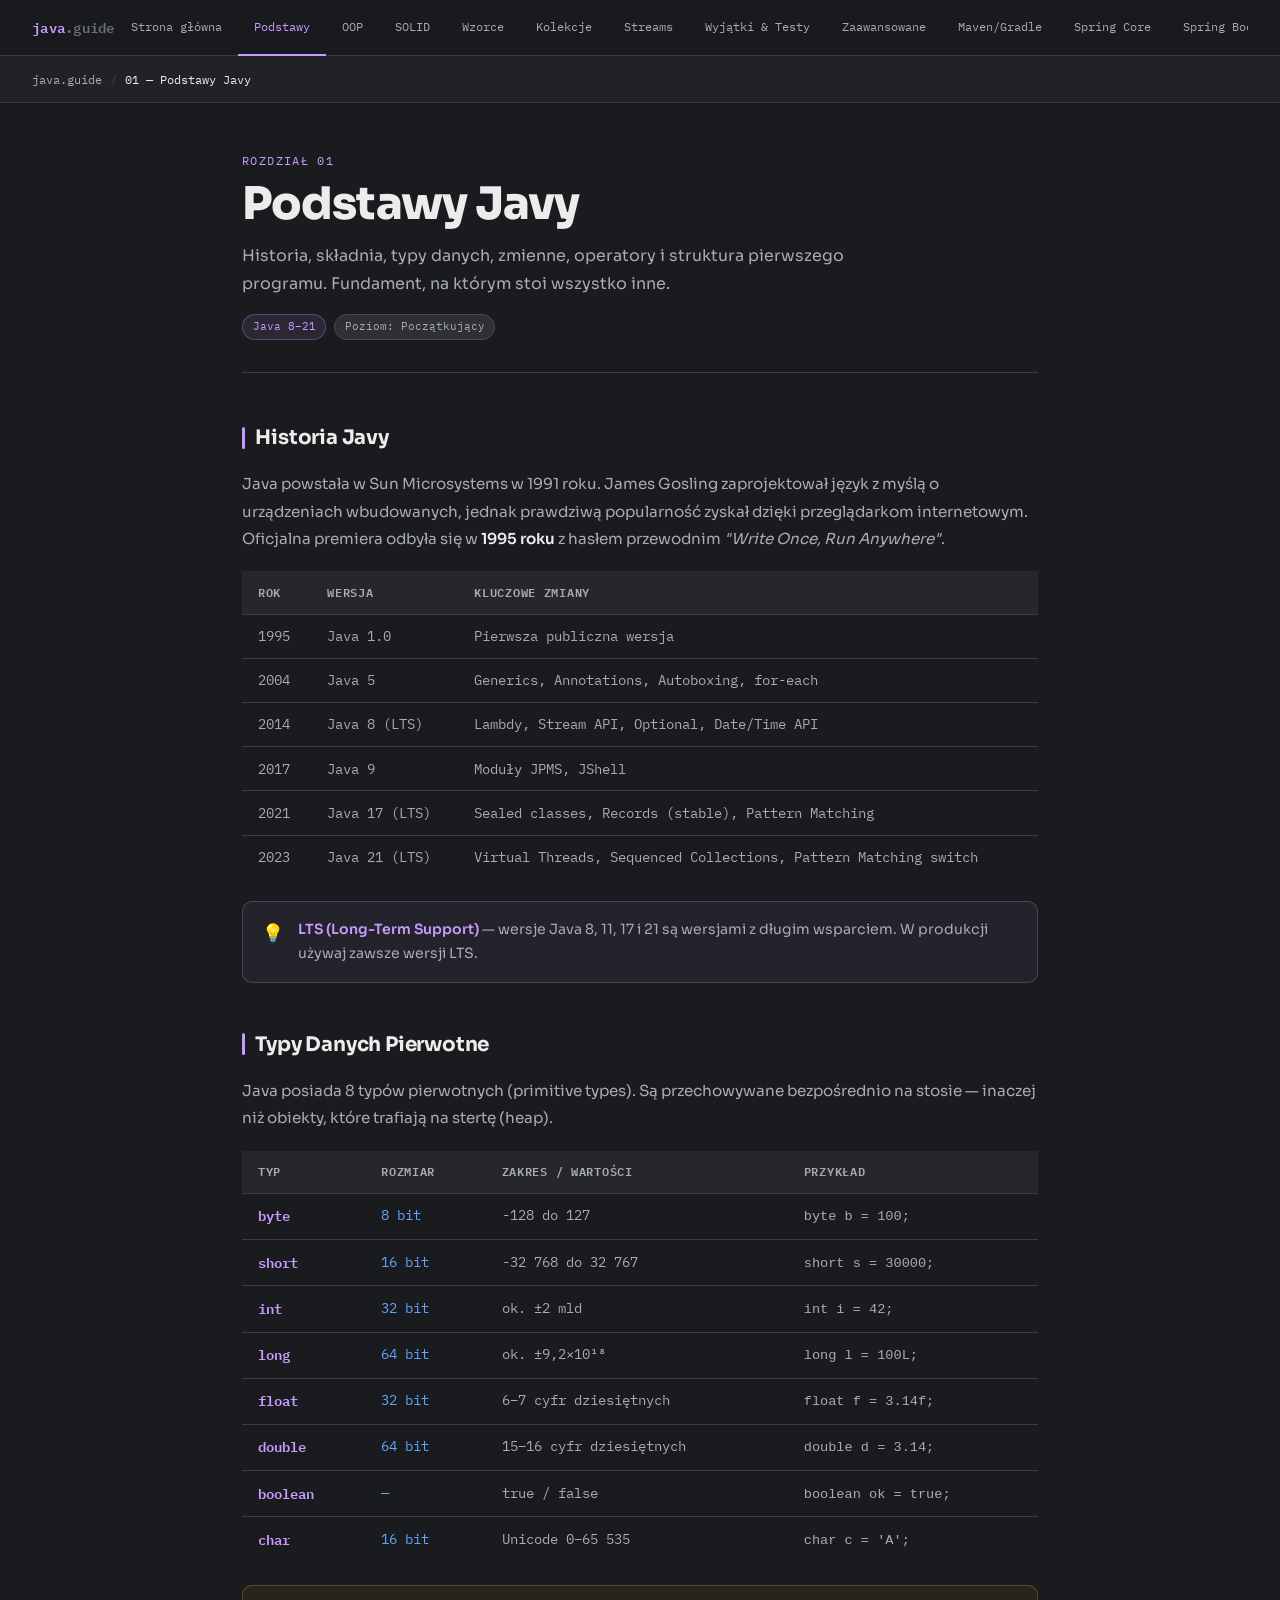
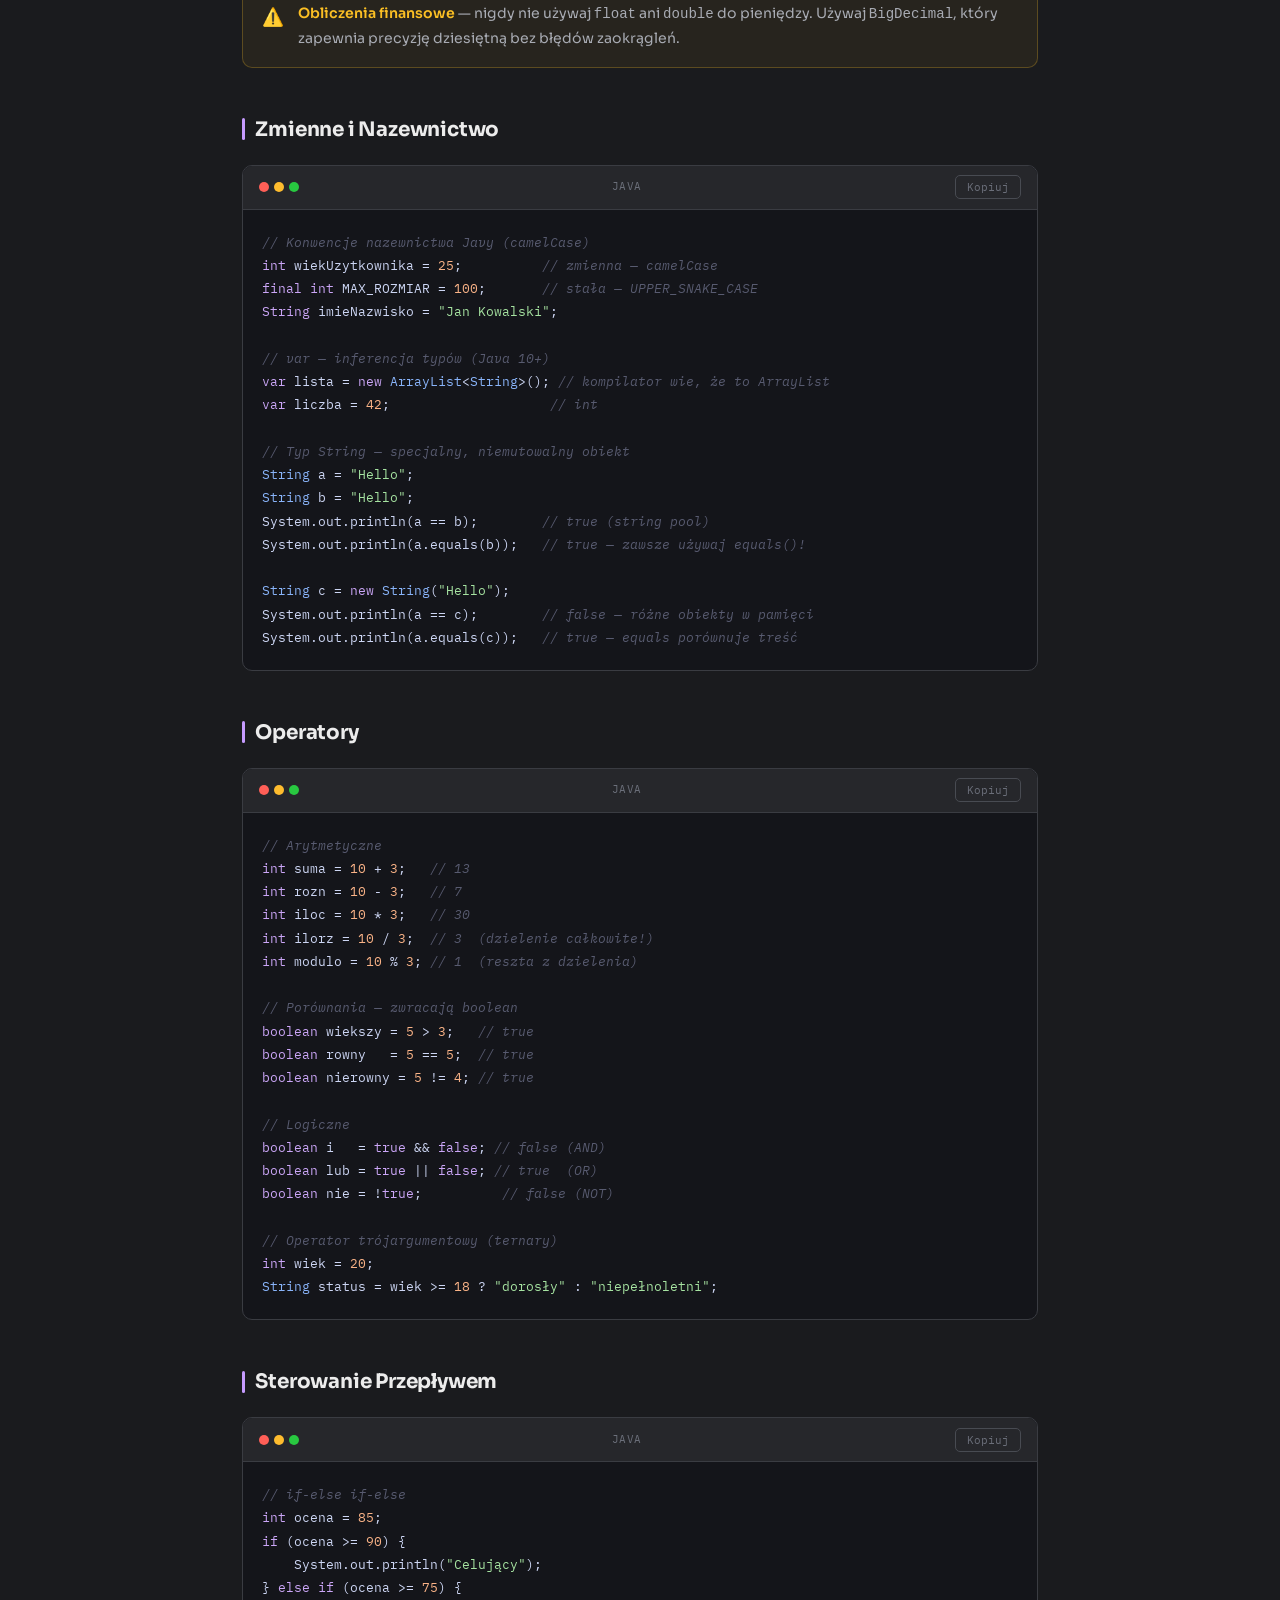
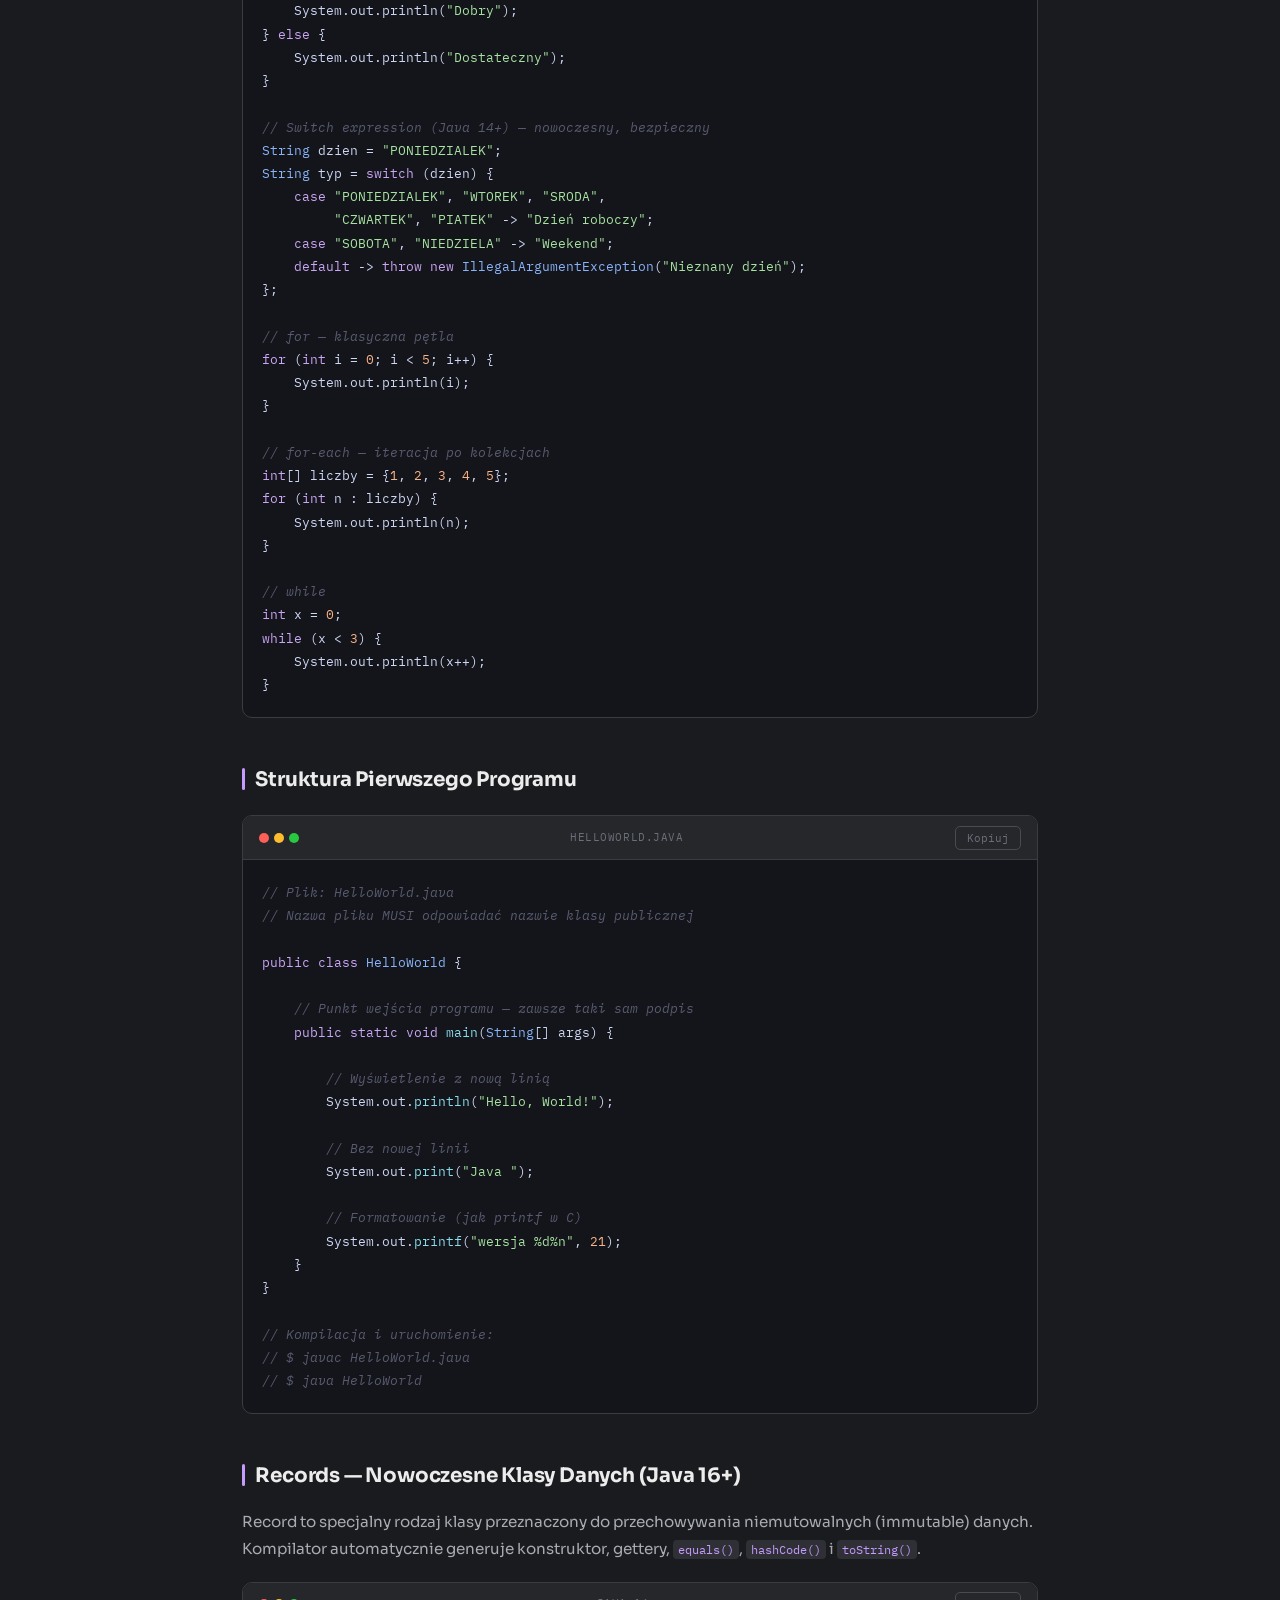
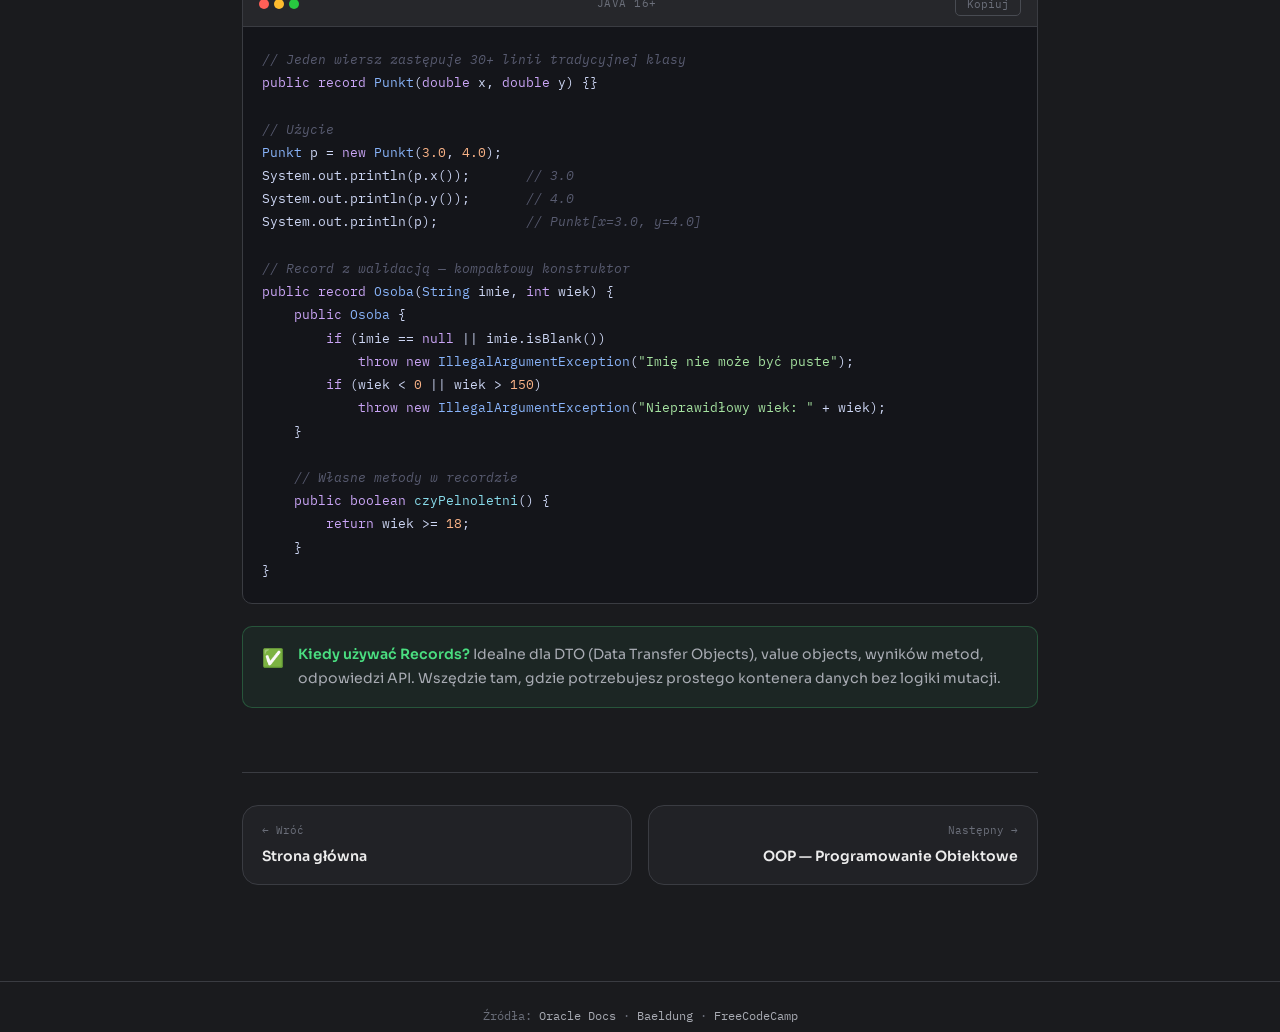
==== commit 36b864cb: "rebrand: java.mastery → java.guide (nav logo, breadcrumbs, titles, meta tags)" ====
--- a/01-podstawy.html
+++ b/01-podstawy.html
@@ -3,7 +3,12 @@
 <head>
 <meta charset="UTF-8">
 <meta name="viewport" content="width=device-width, initial-scale=1.0">
-<title>01 — Podstawy Javy | Java Mastery</title>
+<title>01 — Podstawy Javy | java.guide</title>
+<meta name="description" content="Podstawy Javy — typy danych, zmienne, operatory, pętle, tablice, Records i struktura programu. Fundament nauki języka Java.">
+<meta property="og:title" content="01 — Podstawy Javy | java.guide">
+<meta property="og:description" content="Typy danych, zmienne, operatory, pętle, tablice i Records w Javie 8–21.">
+<meta property="og:type" content="website">
+<meta property="og:site_name" content="java.guide">
 <link rel="stylesheet" href="style.css">
 <style>
 .type-table td:first-child{font-family:var(--mono);color:var(--accent);font-weight:600}
@@ -12,7 +17,7 @@
 </head>
 <body>
 <nav class="topnav">
-  <div class="topnav-logo">java<span>.mastery</span></div>
+  <div class="topnav-logo">java<span>.guide</span></div>
   <div class="topnav-links">
     <a href="index.html">Strona główna</a>
     <a href="01-podstawy.html" class="active">Podstawy</a>
@@ -21,7 +26,7 @@
     <a href="04-wzorce.html">Wzorce</a>
     <a href="05-collections.html">Kolekcje</a>
     <a href="06-streams.html">Streams</a>
-    <a href="07-wyjatki-testy.html">Wyjątki & Testy</a>
+    <a href="07-wyjatki-testy.html">Wyjątki &amp; Testy</a>
     <a href="08-zaawansowane.html">Zaawansowane</a>
     <a href="09-maven-gradle.html">Maven/Gradle</a>
     <a href="10-spring-core.html">Spring Core</a>
@@ -31,7 +36,7 @@
   </div>
 </nav>
 <div class="breadcrumb">
-  <a href="index.html">java.mastery</a>
+  <a href="index.html">java.guide</a>
   <span class="sep">/</span>
   <span class="current">01 — Podstawy Javy</span>
 </div>
